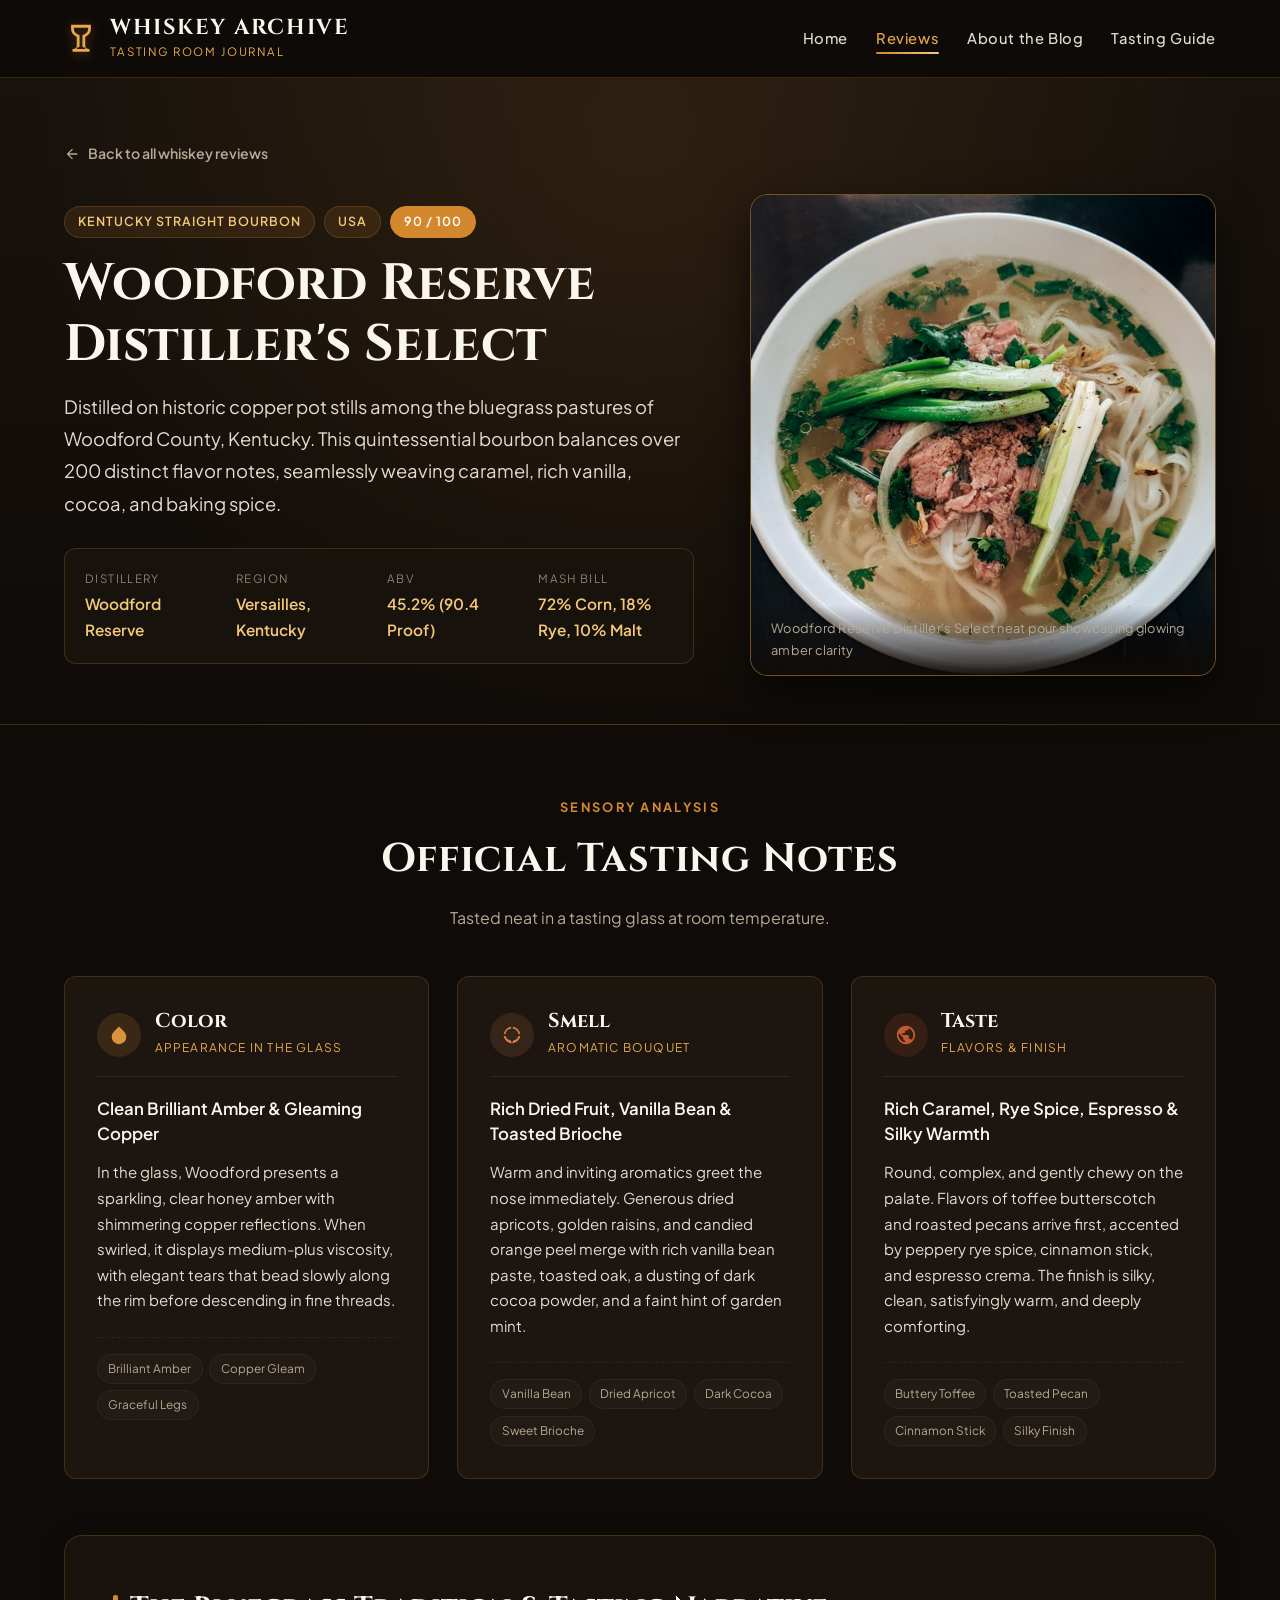
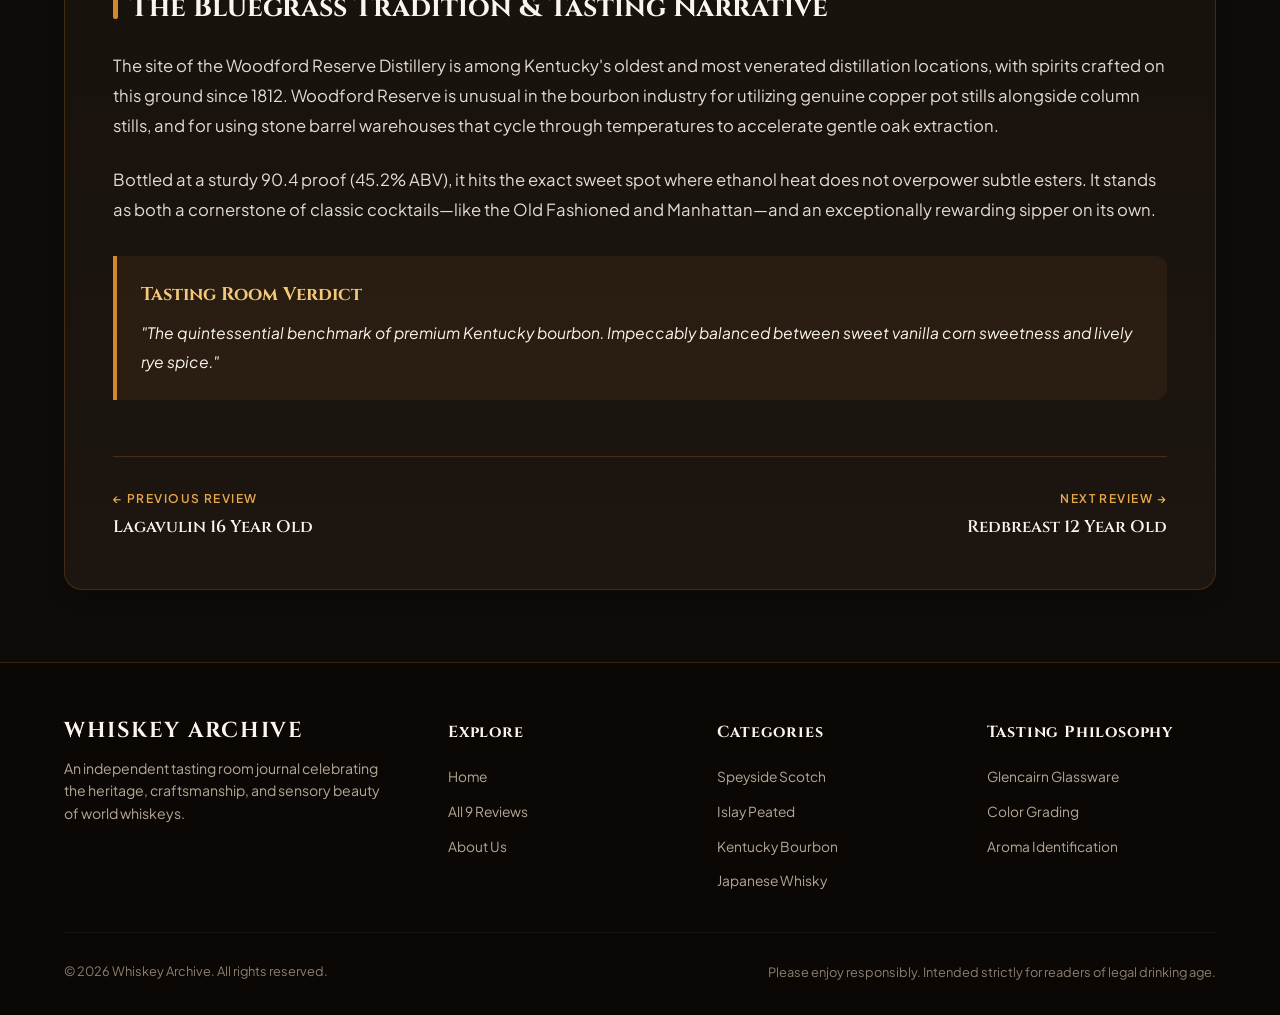
==== reviews/woodford-reserve.html @ 22181109 "Build responsive whiskey review blog with landing page and 9 reviews" ====
<!DOCTYPE html>
<html lang="en">
<head>
  <meta charset="UTF-8">
  <meta name="viewport" content="width=device-width, initial-scale=1.0">
  <title>Woodford Reserve Distiller's Select Review | Whiskey Archive</title>
  <meta name="description" content="Tasting review of Woodford Reserve Distiller's Select Kentucky Straight Bourbon Whiskey, exploring its appearance, rich aromas, and velvety finish.">
  <link rel="stylesheet" href="../css/styles.css">
</head>
<body>

  <!-- Site Header -->
  <header class="site-header">
    <div class="container header-inner">
      <a href="../index.html" class="brand-link">
        <svg class="brand-icon" viewBox="0 0 24 24">
          <path d="M5 2h14v3c0 2.2-1.3 4.2-3.3 5.1L15 10.5V17c0 1.1.9 2 2 2h1v2H6v-2h1c1.1 0 2-.9 2-2v-6.5l-.7-.4C6.3 9.2 5 7.2 5 5V2zm2 2v1c0 1.5.9 2.8 2.2 3.5l1.8.9V17c0 .6-.4 1-1 1H9v1h6v-1h-1c-.6 0-1-.4-1-1V9.4l1.8-.9C16.1 7.8 17 6.5 17 5V4H7z"/>
        </svg>
        <div class="brand-text">
          <span class="brand-title">WHISKEY ARCHIVE</span>
          <span class="brand-subtitle">Tasting Room Journal</span>
        </div>
      </a>

      <button class="mobile-toggle" aria-label="Toggle Navigation Menu" aria-expanded="false">
        <svg viewBox="0 0 24 24" stroke-width="2" fill="none">
          <path d="M4 6h16M4 12h16M4 18h16" stroke-linecap="round"/>
        </svg>
      </button>

      <nav class="main-nav">
        <ul class="nav-links">
          <li><a href="../index.html" class="nav-link">Home</a></li>
          <li><a href="../index.html#reviews" class="nav-link active">Reviews</a></li>
          <li><a href="../index.html#intro" class="nav-link">About the Blog</a></li>
          <li><a href="../index.html#tasting-guide" class="nav-link">Tasting Guide</a></li>
        </ul>
      </nav>
    </div>
  </header>

  <main>
    <!-- Review Hero Section -->
    <section class="review-hero">
      <div class="container">
        <a href="../index.html#reviews" class="back-link">
          <svg viewBox="0 0 24 24"><path d="M20 11H7.83l5.59-5.59L12 4l-8 8 8 8 1.41-1.41L7.83 13H20v-2z"/></svg>
          Back to all whiskey reviews
        </a>

        <div class="review-header-grid">
          <div class="review-header-content">
            <div class="review-meta-pills">
              <span class="meta-pill">Kentucky Straight Bourbon</span>
              <span class="meta-pill">USA</span>
              <span class="meta-pill rating">90 / 100</span>
            </div>

            <h1 class="post-title">Woodford Reserve Distiller's Select</h1>
            <p class="post-lead">
              Distilled on historic copper pot stills among the bluegrass pastures of Woodford County, Kentucky. This quintessential bourbon balances over 200 distinct flavor notes, seamlessly weaving caramel, rich vanilla, cocoa, and baking spice.
            </p>

            <div class="post-quick-specs">
              <div class="spec-box">
                <span>Distillery</span>
                <strong>Woodford Reserve</strong>
              </div>
              <div class="spec-box">
                <span>Region</span>
                <strong>Versailles, Kentucky</strong>
              </div>
              <div class="spec-box">
                <span>ABV</span>
                <strong>45.2% (90.4 Proof)</strong>
              </div>
              <div class="spec-box">
                <span>Mash Bill</span>
                <strong>72% Corn, 18% Rye, 10% Malt</strong>
              </div>
            </div>
          </div>

          <div class="post-image-container">
            <img src="../images/woodford-reserve.jpg" alt="Woodford Reserve bottle and heavy rocks glass with warm whiskey" loading="eager" onerror="this.onerror=null; this.src='../images/placeholder.svg';">
            <div class="post-image-caption">Woodford Reserve Distiller's Select neat pour showcasing glowing amber clarity</div>
          </div>
        </div>
      </div>
    </section>

    <!-- Sensory Tasting Room Cards (Color, Smell, Taste) -->
    <section class="tasting-notes-section">
      <div class="container">
        <div class="section-header">
          <span class="section-label">Sensory Analysis</span>
          <h2 class="section-title">Official Tasting Notes</h2>
          <p class="section-subtitle">Tasted neat in a tasting glass at room temperature.</p>
        </div>

        <div class="sensory-grid">
          <!-- Color -->
          <article class="sensory-card color">
            <div class="sensory-header">
              <div class="sensory-icon-wrap">
                <svg viewBox="0 0 24 24"><path d="M12 2.69l5.66 5.66a8 8 0 1 1-11.31 0z"/></svg>
              </div>
              <div class="sensory-title-group">
                <h3>Color</h3>
                <span>Appearance in the Glass</span>
              </div>
            </div>
            <div class="sensory-summary">Clean Brilliant Amber &amp; Gleaming Copper</div>
            <p class="sensory-description">
              In the glass, Woodford presents a sparkling, clear honey amber with shimmering copper reflections. When swirled, it displays medium-plus viscosity, with elegant tears that bead slowly along the rim before descending in fine threads.
            </p>
            <div class="sensory-tags">
              <span class="sensory-tag">Brilliant Amber</span>
              <span class="sensory-tag">Copper Gleam</span>
              <span class="sensory-tag">Graceful Legs</span>
            </div>
          </article>

          <!-- Smell -->
          <article class="sensory-card smell">
            <div class="sensory-header">
              <div class="sensory-icon-wrap">
                <svg viewBox="0 0 24 24"><path d="M12 3a9 9 0 0 0-9 9c0 4.97 4.03 9 9 9s9-4.03 9-9a9 9 0 0 0-9-9zm1 14.93V19a1 1 0 0 1-2 0v-1.07A7.002 7.002 0 0 1 5.07 13H4a1 1 0 0 1 0-2h1.07A7.002 7.002 0 0 1 11 5.07V4a1 1 0 0 1 2 0v1.07A7.002 7.002 0 0 1 18.93 11H20a1 1 0 0 1 0 2h-1.07A7.002 7.002 0 0 1 13 17.93z"/></svg>
              </div>
              <div class="sensory-title-group">
                <h3>Smell</h3>
                <span>Aromatic Bouquet</span>
              </div>
            </div>
            <div class="sensory-summary">Rich Dried Fruit, Vanilla Bean &amp; Toasted Brioche</div>
            <p class="sensory-description">
              Warm and inviting aromatics greet the nose immediately. Generous dried apricots, golden raisins, and candied orange peel merge with rich vanilla bean paste, toasted oak, a dusting of dark cocoa powder, and a faint hint of garden mint.
            </p>
            <div class="sensory-tags">
              <span class="sensory-tag">Vanilla Bean</span>
              <span class="sensory-tag">Dried Apricot</span>
              <span class="sensory-tag">Dark Cocoa</span>
              <span class="sensory-tag">Sweet Brioche</span>
            </div>
          </article>

          <!-- Taste -->
          <article class="sensory-card taste">
            <div class="sensory-header">
              <div class="sensory-icon-wrap">
                <svg viewBox="0 0 24 24"><path d="M12 2C6.48 2 2 6.48 2 12s4.48 10 10 10 10-4.48 10-10S17.52 2 12 2zm-1 17.93c-3.95-.49-7-3.85-7-7.93 0-.62.08-1.21.21-1.79L9 15v1c0 1.1.9 2 2 2v1.93zm6.9-2.54c-.26-.81-1-1.39-1.9-1.39h-1v-3c0-.55-.45-1-1-1H8v-2h2c.55 0 1-.45 1-1V7h2c1.1 0 2-.9 2-2v-.41c2.93 1.19 5 4.06 5 7.41 0 2.08-.8 3.97-2.1 5.39z"/></svg>
              </div>
              <div class="sensory-title-group">
                <h3>Taste</h3>
                <span>Flavors &amp; Finish</span>
              </div>
            </div>
            <div class="sensory-summary">Rich Caramel, Rye Spice, Espresso &amp; Silky Warmth</div>
            <p class="sensory-description">
              Round, complex, and gently chewy on the palate. Flavors of toffee butterscotch and roasted pecans arrive first, accented by peppery rye spice, cinnamon stick, and espresso crema. The finish is silky, clean, satisfyingly warm, and deeply comforting.
            </p>
            <div class="sensory-tags">
              <span class="sensory-tag">Buttery Toffee</span>
              <span class="sensory-tag">Toasted Pecan</span>
              <span class="sensory-tag">Cinnamon Stick</span>
              <span class="sensory-tag">Silky Finish</span>
            </div>
          </article>
        </div>

        <!-- Full Narrative Review -->
        <article class="narrative-card">
          <h3>The Bluegrass Tradition &amp; Tasting Narrative</h3>
          <p>
            The site of the Woodford Reserve Distillery is among Kentucky's oldest and most venerated distillation locations, with spirits crafted on this ground since 1812. Woodford Reserve is unusual in the bourbon industry for utilizing genuine copper pot stills alongside column stills, and for using stone barrel warehouses that cycle through temperatures to accelerate gentle oak extraction.
          </p>
          <p>
            Bottled at a sturdy 90.4 proof (45.2% ABV), it hits the exact sweet spot where ethanol heat does not overpower subtle esters. It stands as both a cornerstone of classic cocktails—like the Old Fashioned and Manhattan—and an exceptionally rewarding sipper on its own.
          </p>

          <div class="verdict-box">
            <h4>Tasting Room Verdict</h4>
            <p>
              "The quintessential benchmark of premium Kentucky bourbon. Impeccably balanced between sweet vanilla corn sweetness and lively rye spice."
            </p>
          </div>

          <!-- Post Pagination Navigation -->
          <nav class="post-navigation" aria-label="Review Navigation">
            <a href="lagavulin-16.html" class="nav-prev">
              <span class="nav-direction-label">&larr; Previous Review</span>
              <span class="nav-post-title">Lagavulin 16 Year Old</span>
            </a>
            <a href="redbreast-12.html" class="nav-next">
              <span class="nav-direction-label">Next Review &rarr;</span>
              <span class="nav-post-title">Redbreast 12 Year Old</span>
            </a>
          </nav>
        </article>
      </div>
    </section>
  </main>

  <!-- Site Footer -->
  <footer class="site-footer">
    <div class="container">
      <div class="footer-grid">
        <div class="footer-brand">
          <a href="../index.html" class="brand-link">
            <span class="brand-title">WHISKEY ARCHIVE</span>
          </a>
          <p>An independent tasting room journal celebrating the heritage, craftsmanship, and sensory beauty of world whiskeys.</p>
        </div>
        <div class="footer-column">
          <h4>Explore</h4>
          <ul class="footer-links">
            <li><a href="../index.html">Home</a></li>
            <li><a href="../index.html#reviews">All 9 Reviews</a></li>
            <li><a href="../index.html#intro">About Us</a></li>
          </ul>
        </div>
        <div class="footer-column">
          <h4>Categories</h4>
          <ul class="footer-links">
            <li><a href="macallan-12.html">Speyside Scotch</a></li>
            <li><a href="lagavulin-16.html">Islay Peated</a></li>
            <li><a href="woodford-reserve.html">Kentucky Bourbon</a></li>
            <li><a href="yamazaki-12.html">Japanese Whisky</a></li>
          </ul>
        </div>
        <div class="footer-column">
          <h4>Tasting Philosophy</h4>
          <ul class="footer-links">
            <li><a href="../index.html#tasting-guide">Glencairn Glassware</a></li>
            <li><a href="../index.html#tasting-guide">Color Grading</a></li>
            <li><a href="../index.html#tasting-guide">Aroma Identification</a></li>
          </ul>
        </div>
      </div>
      <div class="footer-bottom">
        <p>&copy; 2026 Whiskey Archive. All rights reserved.</p>
        <p class="footer-disclaimer">Please enjoy responsibly. Intended strictly for readers of legal drinking age.</p>
      </div>
    </div>
  </footer>

  <script src="../js/main.js"></script>
</body>
</html>
---- css/styles.css ----
/* ==========================================================================
   WHISKEY REVIEWS - Warm & Refined Tasting Room Stylesheet
   ========================================================================== */

/* --- Google Fonts Import --- */
@import url('https://fonts.googleapis.com/css2?family=Cinzel:wght@500;600;700;800&family=Plus+Jakarta+Sans:ital,wght@0,300;0,400;0,500;0,600;0,700;1,400&display=swap');

/* --- Custom Properties / Color Palette --- */
:root {
  /* Warm Amber & Honey Accents */
  --amber-primary: #d4882e;
  --amber-light: #e6a84c;
  --amber-glow: #f3c87a;
  --amber-deep: #a65e18;
  --copper: #c86d3b;

  /* Charred Oak & Dark Accents */
  --bg-dark: #0f0b08;
  --bg-surface: #18120d;
  --bg-surface-elevated: #221a14;
  --bg-card: #1c1510;
  --bg-card-hover: #261d16;
  --border-subtle: rgba(212, 136, 46, 0.22);
  --border-strong: rgba(230, 168, 76, 0.45);

  /* Cream & Parchment Tones */
  --cream-pure: #ffffff;
  --cream-bright: #faf6ee;
  --cream-body: #e4dcd0;
  --cream-muted: #b5a895;
  --cream-dark: #8c7f6f;
  --parchment-bg: #fdfaf3;
  --parchment-border: #e3dac9;
  --text-dark: #231912;

  /* Sensory Callout Colors */
  --color-accent: #d9933b;
  --smell-accent: #cf7c48;
  --taste-accent: #bf5b30;

  /* Layout & Spacing */
  --max-width: 1200px;
  --radius-sm: 6px;
  --radius-md: 12px;
  --radius-lg: 18px;
  --shadow-subtle: 0 4px 20px rgba(0, 0, 0, 0.35);
  --shadow-hover: 0 12px 32px rgba(212, 136, 46, 0.18), 0 8px 24px rgba(0, 0, 0, 0.5);
  --transition: all 0.28s cubic-bezier(0.4, 0, 0.2, 1);
  --font-serif: 'Cinzel', Georgia, serif;
  --font-sans: 'Plus Jakarta Sans', system-ui, -apple-system, sans-serif;
}

/* --- Base & Reset --- */
*, *::before, *::after {
  box-sizing: border-box;
  margin: 0;
  padding: 0;
}

html {
  font-size: 16px;
  scroll-behavior: smooth;
}

body {
  font-family: var(--font-sans);
  background-color: var(--bg-dark);
  color: var(--cream-body);
  line-height: 1.68;
  -webkit-font-smoothing: antialiased;
  -moz-osx-font-smoothing: grayscale;
  min-height: 100vh;
  display: flex;
  flex-direction: column;
}

a {
  color: var(--amber-light);
  text-decoration: none;
  transition: var(--transition);
}

a:hover {
  color: var(--amber-glow);
}

img {
  max-width: 100%;
  height: auto;
  display: block;
}

/* Accessible focus ring */
:focus-visible {
  outline: 2px solid var(--amber-glow);
  outline-offset: 3px;
}

/* --- Container Utility --- */
.container {
  width: 100%;
  max-width: var(--max-width);
  margin-left: auto;
  margin-right: auto;
  padding-left: 1.5rem;
  padding-right: 1.5rem;
}

/* --- Header & Navigation --- */
.site-header {
  position: sticky;
  top: 0;
  z-index: 100;
  background-color: rgba(15, 11, 8, 0.94);
  backdrop-filter: blur(12px);
  -webkit-backdrop-filter: blur(12px);
  border-bottom: 1px solid var(--border-subtle);
  padding: 1rem 0;
  transition: var(--transition);
}

.header-inner {
  display: flex;
  align-items: center;
  justify-content: space-between;
  gap: 1.5rem;
}

.brand-link {
  display: flex;
  align-items: center;
  gap: 0.75rem;
  color: var(--cream-bright);
  text-decoration: none;
}

.brand-icon {
  width: 34px;
  height: 34px;
  fill: var(--amber-light);
  filter: drop-shadow(0 2px 6px rgba(212, 136, 46, 0.4));
  flex-shrink: 0;
}

.brand-text {
  display: flex;
  flex-direction: column;
}

.brand-title {
  font-family: var(--font-serif);
  font-size: 1.35rem;
  font-weight: 700;
  letter-spacing: 0.08em;
  color: var(--cream-bright);
  line-height: 1.1;
}

.brand-subtitle {
  font-size: 0.72rem;
  text-transform: uppercase;
  letter-spacing: 0.16em;
  color: var(--amber-light);
  margin-top: 2px;
}

.main-nav {
  display: flex;
  align-items: center;
}

.nav-links {
  list-style: none;
  display: flex;
  align-items: center;
  gap: 1.75rem;
}

.nav-link {
  font-family: var(--font-sans);
  font-size: 0.92rem;
  font-weight: 500;
  color: var(--cream-body);
  letter-spacing: 0.04em;
  position: relative;
  padding: 0.4rem 0;
}

.nav-link:hover,
.nav-link.active {
  color: var(--amber-light);
}

.nav-link.active::after {
  content: '';
  position: absolute;
  bottom: 0;
  left: 0;
  right: 0;
  height: 2px;
  background: linear-gradient(90deg, var(--amber-primary), var(--amber-glow));
  border-radius: 2px;
}

/* Mobile Nav Toggle */
.mobile-toggle {
  display: none;
  background: transparent;
  border: 1px solid var(--border-subtle);
  border-radius: var(--radius-sm);
  color: var(--cream-bright);
  padding: 0.5rem 0.65rem;
  cursor: pointer;
  transition: var(--transition);
}

.mobile-toggle:hover {
  background: var(--bg-surface-elevated);
  border-color: var(--amber-primary);
}

.mobile-toggle svg {
  display: block;
  width: 22px;
  height: 22px;
  stroke: currentColor;
}

/* --- Hero Section --- */
.hero {
  position: relative;
  padding: 6rem 0 5rem;
  background: radial-gradient(circle at 50% 25%, rgba(212, 136, 46, 0.15), transparent 70%),
              linear-gradient(180deg, var(--bg-surface) 0%, var(--bg-dark) 100%);
  border-bottom: 1px solid var(--border-subtle);
  overflow: hidden;
  text-align: center;
}

.hero-bg-accent {
  position: absolute;
  top: 0;
  left: 50%;
  transform: translateX(-50%);
  width: 800px;
  height: 380px;
  background: radial-gradient(ellipse at center, rgba(230, 168, 76, 0.12) 0%, rgba(15, 11, 8, 0) 75%);
  pointer-events: none;
}

.hero-tagline {
  display: inline-flex;
  align-items: center;
  gap: 0.5rem;
  background: rgba(212, 136, 46, 0.12);
  border: 1px solid var(--border-subtle);
  color: var(--amber-glow);
  font-family: var(--font-sans);
  font-size: 0.8rem;
  font-weight: 600;
  letter-spacing: 0.15em;
  text-transform: uppercase;
  padding: 0.4rem 1.1rem;
  border-radius: 50px;
  margin-bottom: 1.5rem;
}

.hero-tagline svg {
  width: 14px;
  height: 14px;
  fill: var(--amber-light);
}

.hero-title {
  font-family: var(--font-serif);
  font-size: clamp(2.4rem, 5vw, 3.8rem);
  font-weight: 700;
  line-height: 1.15;
  letter-spacing: 0.02em;
  color: var(--cream-bright);
  margin-bottom: 1.25rem;
}

.hero-title span {
  background: linear-gradient(135deg, var(--amber-glow), var(--amber-primary));
  -webkit-background-clip: text;
  -webkit-text-fill-color: transparent;
}

.hero-description {
  max-width: 680px;
  margin: 0 auto 2.2rem;
  font-size: 1.12rem;
  color: var(--cream-body);
  line-height: 1.7;
}

.hero-actions {
  display: flex;
  align-items: center;
  justify-content: center;
  gap: 1rem;
  flex-wrap: wrap;
}

.btn {
  display: inline-flex;
  align-items: center;
  gap: 0.5rem;
  padding: 0.85rem 1.85rem;
  font-size: 0.95rem;
  font-weight: 600;
  letter-spacing: 0.04em;
  border-radius: var(--radius-sm);
  cursor: pointer;
  transition: var(--transition);
  text-decoration: none;
  font-family: var(--font-sans);
}

.btn-primary {
  background: linear-gradient(135deg, var(--amber-primary), var(--amber-deep));
  color: #fff;
  border: 1px solid rgba(255, 255, 255, 0.15);
  box-shadow: 0 4px 16px rgba(212, 136, 46, 0.35);
}

.btn-primary:hover {
  background: linear-gradient(135deg, var(--amber-light), var(--amber-primary));
  box-shadow: 0 6px 22px rgba(212, 136, 46, 0.5);
  transform: translateY(-2px);
  color: #fff;
}

.btn-secondary {
  background: rgba(255, 255, 255, 0.04);
  color: var(--cream-bright);
  border: 1px solid var(--border-subtle);
}

.btn-secondary:hover {
  background: rgba(212, 136, 46, 0.12);
  border-color: var(--amber-light);
  color: var(--amber-glow);
  transform: translateY(-2px);
}

/* --- Section Dividers & Headers --- */
.section-header {
  text-align: center;
  margin-bottom: 2.75rem;
}

.section-label {
  font-family: var(--font-sans);
  font-size: 0.8rem;
  text-transform: uppercase;
  letter-spacing: 0.18em;
  color: var(--amber-primary);
  font-weight: 700;
  display: block;
  margin-bottom: 0.5rem;
}

.section-title {
  font-family: var(--font-serif);
  font-size: clamp(1.8rem, 3.2vw, 2.5rem);
  font-weight: 700;
  color: var(--cream-bright);
  letter-spacing: 0.02em;
}

.section-subtitle {
  max-width: 600px;
  margin: 0.75rem auto 0;
  font-size: 1rem;
  color: var(--cream-muted);
}

/* --- Introduction Section --- */
.intro-section {
  padding: 4.5rem 0;
  background-color: var(--bg-surface);
  border-bottom: 1px solid var(--border-subtle);
}

.intro-grid {
  display: grid;
  grid-template-columns: 1.1fr 0.9fr;
  gap: 3rem;
  align-items: center;
}

.intro-content h2 {
  font-family: var(--font-serif);
  font-size: 2rem;
  color: var(--cream-bright);
  margin-bottom: 1.25rem;
  line-height: 1.25;
}

.intro-content p {
  margin-bottom: 1.25rem;
  color: var(--cream-body);
  font-size: 1.02rem;
  line-height: 1.75;
}

.tasting-pillars {
  display: grid;
  grid-template-columns: repeat(3, 1fr);
  gap: 1.25rem;
  margin-top: 2rem;
}

.pillar-item {
  background: var(--bg-surface-elevated);
  border: 1px solid var(--border-subtle);
  border-radius: var(--radius-sm);
  padding: 1.15rem;
  text-align: center;
  transition: var(--transition);
}

.pillar-item:hover {
  border-color: var(--amber-light);
  transform: translateY(-3px);
}

.pillar-icon {
  width: 28px;
  height: 28px;
  margin: 0 auto 0.6rem;
  fill: var(--amber-light);
}

.pillar-title {
  font-family: var(--font-serif);
  font-size: 0.95rem;
  color: var(--amber-glow);
  font-weight: 700;
  margin-bottom: 0.25rem;
}

.pillar-desc {
  font-size: 0.78rem;
  color: var(--cream-muted);
  line-height: 1.45;
}

.intro-highlight-card {
  position: relative;
  background: linear-gradient(145deg, #241a13, #150f0b);
  border: 1px solid var(--border-strong);
  border-radius: var(--radius-md);
  padding: 2.25rem;
  box-shadow: var(--shadow-subtle);
}

.intro-highlight-card::before {
  content: '"';
  position: absolute;
  top: -10px;
  left: 24px;
  font-family: var(--font-serif);
  font-size: 5rem;
  color: var(--amber-primary);
  opacity: 0.25;
  line-height: 1;
}

.quote-text {
  font-family: var(--font-serif);
  font-style: italic;
  font-size: 1.15rem;
  color: var(--cream-bright);
  line-height: 1.6;
  margin-bottom: 1.5rem;
}

.quote-author {
  display: flex;
  align-items: center;
  gap: 0.85rem;
}

.quote-avatar {
  width: 44px;
  height: 44px;
  border-radius: 50%;
  border: 2px solid var(--amber-primary);
  background: #2a1f18;
  display: flex;
  align-items: center;
  justify-content: center;
  font-family: var(--font-serif);
  font-weight: 700;
  color: var(--amber-glow);
}

.quote-meta h4 {
  font-size: 0.95rem;
  color: var(--cream-bright);
  font-weight: 600;
}

.quote-meta p {
  font-size: 0.8rem;
  color: var(--cream-muted);
  margin-bottom: 0;
}

/* --- Filter & Search Controls --- */
.reviews-section {
  padding: 5rem 0;
}

.filter-bar {
  display: flex;
  flex-wrap: wrap;
  align-items: center;
  justify-content: space-between;
  gap: 1.25rem;
  margin-bottom: 2.5rem;
  background: var(--bg-surface);
  border: 1px solid var(--border-subtle);
  border-radius: var(--radius-md);
  padding: 1rem 1.5rem;
}

.filter-pills {
  display: flex;
  flex-wrap: wrap;
  gap: 0.5rem;
}

.filter-btn {
  background: transparent;
  border: 1px solid transparent;
  color: var(--cream-muted);
  font-family: var(--font-sans);
  font-size: 0.88rem;
  font-weight: 500;
  padding: 0.45rem 1rem;
  border-radius: 50px;
  cursor: pointer;
  transition: var(--transition);
}

.filter-btn:hover {
  color: var(--cream-bright);
  background: rgba(212, 136, 46, 0.1);
}

.filter-btn.active {
  background: var(--amber-primary);
  color: #fff;
  border-color: var(--amber-primary);
  font-weight: 600;
}

.filter-search {
  position: relative;
  min-width: 240px;
}

.search-input {
  width: 100%;
  background: var(--bg-surface-elevated);
  border: 1px solid var(--border-subtle);
  border-radius: 50px;
  padding: 0.45rem 1rem 0.45rem 2.3rem;
  font-family: var(--font-sans);
  font-size: 0.88rem;
  color: var(--cream-bright);
  transition: var(--transition);
}

.search-input:focus {
  outline: none;
  border-color: var(--amber-light);
  box-shadow: 0 0 0 3px rgba(212, 136, 46, 0.2);
}

.search-icon {
  position: absolute;
  left: 0.85rem;
  top: 50%;
  transform: translateY(-50%);
  width: 15px;
  height: 15px;
  fill: var(--cream-muted);
  pointer-events: none;
}

/* --- Review Cards Grid (9 Cards) --- */
.reviews-grid {
  display: grid;
  grid-template-columns: repeat(auto-fill, minmax(340px, 1fr));
  gap: 2rem;
}

.review-card {
  background-color: var(--bg-card);
  border: 1px solid var(--border-subtle);
  border-radius: var(--radius-md);
  overflow: hidden;
  display: flex;
  flex-direction: column;
  transition: var(--transition);
  position: relative;
}

.review-card:hover {
  transform: translateY(-6px);
  border-color: var(--border-strong);
  box-shadow: var(--shadow-hover);
  background-color: var(--bg-card-hover);
}

.card-img-wrap {
  position: relative;
  width: 100%;
  height: 230px;
  overflow: hidden;
  background-color: #120d09;
}

.card-img {
  width: 100%;
  height: 100%;
  object-fit: cover;
  object-position: center;
  transition: transform 0.6s cubic-bezier(0.2, 0, 0.2, 1);
}

.review-card:hover .card-img {
  transform: scale(1.06);
}

.card-badge {
  position: absolute;
  top: 1rem;
  left: 1rem;
  background: rgba(15, 11, 8, 0.88);
  backdrop-filter: blur(8px);
  -webkit-backdrop-filter: blur(8px);
  border: 1px solid var(--border-subtle);
  color: var(--amber-glow);
  font-size: 0.75rem;
  font-weight: 600;
  text-transform: uppercase;
  letter-spacing: 0.08em;
  padding: 0.3rem 0.75rem;
  border-radius: 50px;
  z-index: 2;
}

.card-rating-badge {
  position: absolute;
  top: 1rem;
  right: 1rem;
  background: rgba(212, 136, 46, 0.95);
  color: #fff;
  font-family: var(--font-serif);
  font-size: 0.78rem;
  font-weight: 700;
  padding: 0.3rem 0.65rem;
  border-radius: var(--radius-sm);
  z-index: 2;
  box-shadow: 0 2px 8px rgba(0, 0, 0, 0.4);
}

.card-body {
  padding: 1.65rem;
  display: flex;
  flex-direction: column;
  flex-grow: 1;
}

.card-origin {
  font-size: 0.78rem;
  text-transform: uppercase;
  letter-spacing: 0.12em;
  color: var(--amber-light);
  font-weight: 600;
  margin-bottom: 0.4rem;
}

.card-title {
  font-family: var(--font-serif);
  font-size: 1.35rem;
  font-weight: 700;
  line-height: 1.3;
  color: var(--cream-bright);
  margin-bottom: 0.75rem;
}

.card-title a {
  color: inherit;
  text-decoration: none;
}

.card-title a:hover {
  color: var(--amber-glow);
}

.card-excerpt {
  font-size: 0.92rem;
  color: var(--cream-muted);
  line-height: 1.6;
  margin-bottom: 1.25rem;
  flex-grow: 1;
}

.card-specs {
  display: flex;
  gap: 1rem;
  padding-top: 0.85rem;
  border-top: 1px solid rgba(212, 136, 46, 0.12);
  margin-bottom: 1.25rem;
}

.spec-item {
  font-size: 0.78rem;
  color: var(--cream-dark);
}

.spec-item strong {
  display: block;
  color: var(--cream-body);
  font-weight: 600;
  font-size: 0.85rem;
}

.card-footer {
  display: flex;
  align-items: center;
  justify-content: space-between;
}

.card-link {
  display: inline-flex;
  align-items: center;
  gap: 0.45rem;
  font-size: 0.88rem;
  font-weight: 600;
  color: var(--amber-light);
  letter-spacing: 0.03em;
}

.card-link svg {
  width: 16px;
  height: 16px;
  fill: currentColor;
  transition: transform 0.25s ease;
}

.card-link:hover svg,
.review-card:hover .card-link svg {
  transform: translateX(4px);
}

/* Fallback styling for images */
.img-fallback {
  width: 100%;
  height: 100%;
  object-fit: cover;
  background-color: var(--bg-surface-elevated);
}

/* --- Review Post Detail Page Styles --- */
.review-hero {
  padding: 4rem 0 3rem;
  background: radial-gradient(circle at 50% 10%, rgba(212, 136, 46, 0.12), transparent 70%),
              linear-gradient(180deg, var(--bg-surface) 0%, var(--bg-dark) 100%);
  border-bottom: 1px solid var(--border-subtle);
}

.back-link {
  display: inline-flex;
  align-items: center;
  gap: 0.5rem;
  font-size: 0.88rem;
  font-weight: 600;
  color: var(--cream-muted);
  margin-bottom: 1.75rem;
  transition: var(--transition);
}

.back-link:hover {
  color: var(--amber-light);
  transform: translateX(-4px);
}

.back-link svg {
  width: 16px;
  height: 16px;
  fill: currentColor;
}

.review-header-grid {
  display: grid;
  grid-template-columns: 1.15fr 0.85fr;
  gap: 3.5rem;
  align-items: center;
}

.review-meta-pills {
  display: flex;
  flex-wrap: wrap;
  gap: 0.6rem;
  margin-bottom: 1rem;
}

.meta-pill {
  font-size: 0.78rem;
  font-weight: 600;
  text-transform: uppercase;
  letter-spacing: 0.08em;
  padding: 0.3rem 0.8rem;
  border-radius: 50px;
  background: rgba(212, 136, 46, 0.12);
  border: 1px solid var(--border-subtle);
  color: var(--amber-glow);
}

.meta-pill.rating {
  background: var(--amber-primary);
  color: #fff;
  border-color: var(--amber-primary);
}

.post-title {
  font-family: var(--font-serif);
  font-size: clamp(2.2rem, 4.5vw, 3.2rem);
  font-weight: 700;
  line-height: 1.18;
  color: var(--cream-bright);
  margin-bottom: 1rem;
}

.post-lead {
  font-size: 1.15rem;
  color: var(--cream-body);
  line-height: 1.75;
  margin-bottom: 1.75rem;
}

.post-quick-specs {
  display: grid;
  grid-template-columns: repeat(auto-fit, minmax(110px, 1fr));
  gap: 1rem;
  background: var(--bg-surface);
  border: 1px solid var(--border-subtle);
  border-radius: var(--radius-md);
  padding: 1.25rem;
}

.spec-box span {
  display: block;
  font-size: 0.72rem;
  text-transform: uppercase;
  letter-spacing: 0.12em;
  color: var(--cream-dark);
  margin-bottom: 0.2rem;
}

.spec-box strong {
  display: block;
  font-size: 0.96rem;
  color: var(--amber-glow);
  font-weight: 600;
}

.post-image-container {
  position: relative;
  border-radius: var(--radius-lg);
  overflow: hidden;
  border: 1px solid var(--border-strong);
  box-shadow: 0 16px 40px rgba(0, 0, 0, 0.6);
  background-color: #120d09;
}

.post-image-container img {
  width: 100%;
  height: 480px;
  object-fit: cover;
  object-position: center;
  transition: transform 0.6s ease;
}

.post-image-container:hover img {
  transform: scale(1.03);
}

.post-image-caption {
  position: absolute;
  bottom: 0;
  left: 0;
  right: 0;
  padding: 0.85rem 1.25rem;
  background: linear-gradient(180deg, transparent 0%, rgba(15, 11, 8, 0.92) 100%);
  font-size: 0.8rem;
  color: var(--cream-muted);
  letter-spacing: 0.02em;
}

/* --- Tasting Room Sensory Profile Cards --- */
.tasting-notes-section {
  padding: 4.5rem 0;
}

.sensory-grid {
  display: grid;
  grid-template-columns: repeat(3, 1fr);
  gap: 1.75rem;
  margin-bottom: 3.5rem;
}

.sensory-card {
  background: var(--bg-card);
  border: 1px solid var(--border-subtle);
  border-radius: var(--radius-md);
  padding: 2rem;
  position: relative;
  transition: var(--transition);
  display: flex;
  flex-direction: column;
}

.sensory-card:hover {
  transform: translateY(-4px);
  border-color: var(--border-strong);
  box-shadow: var(--shadow-hover);
}

.sensory-header {
  display: flex;
  align-items: center;
  gap: 0.85rem;
  margin-bottom: 1.25rem;
  padding-bottom: 1rem;
  border-bottom: 1px solid rgba(212, 136, 46, 0.15);
}

.sensory-icon-wrap {
  width: 44px;
  height: 44px;
  border-radius: 50%;
  display: flex;
  align-items: center;
  justify-content: center;
  flex-shrink: 0;
}

.sensory-icon-wrap svg {
  width: 22px;
  height: 22px;
}

.sensory-card.color .sensory-icon-wrap {
  background: rgba(217, 147, 59, 0.15);
  fill: var(--color-accent);
}

.sensory-card.smell .sensory-icon-wrap {
  background: rgba(207, 124, 72, 0.15);
  fill: var(--smell-accent);
}

.sensory-card.taste .sensory-icon-wrap {
  background: rgba(191, 91, 48, 0.15);
  fill: var(--taste-accent);
}

.sensory-title-group h3 {
  font-family: var(--font-serif);
  font-size: 1.25rem;
  color: var(--cream-bright);
  font-weight: 700;
  line-height: 1.2;
}

.sensory-title-group span {
  font-size: 0.75rem;
  text-transform: uppercase;
  letter-spacing: 0.1em;
  color: var(--amber-light);
}

.sensory-summary {
  font-size: 1.05rem;
  font-weight: 600;
  color: var(--cream-bright);
  margin-bottom: 0.85rem;
  line-height: 1.45;
}

.sensory-description {
  font-size: 0.94rem;
  color: var(--cream-body);
  line-height: 1.7;
}

.sensory-tags {
  display: flex;
  flex-wrap: wrap;
  gap: 0.4rem;
  margin-top: 1.5rem;
  padding-top: 1rem;
  border-top: 1px dashed rgba(212, 136, 46, 0.12);
}

.sensory-tag {
  font-size: 0.74rem;
  color: var(--cream-muted);
  background: var(--bg-surface-elevated);
  padding: 0.25rem 0.65rem;
  border-radius: 50px;
  border: 1px solid rgba(255, 255, 255, 0.05);
}

/* --- Full Review Narrative Article --- */
.review-narrative-section {
  padding: 0 0 5rem;
}

.narrative-card {
  background: linear-gradient(180deg, var(--bg-surface) 0%, var(--bg-card) 100%);
  border: 1px solid var(--border-subtle);
  border-radius: var(--radius-lg);
  padding: 3rem;
  box-shadow: var(--shadow-subtle);
}

.narrative-card h3 {
  font-family: var(--font-serif);
  font-size: 1.75rem;
  color: var(--cream-bright);
  margin-bottom: 1.25rem;
  display: flex;
  align-items: center;
  gap: 0.75rem;
}

.narrative-card h3::before {
  content: '';
  display: inline-block;
  width: 5px;
  height: 24px;
  background: var(--amber-primary);
  border-radius: 2px;
}

.narrative-card p {
  font-size: 1.04rem;
  line-height: 1.8;
  color: var(--cream-body);
  margin-bottom: 1.5rem;
}

.verdict-box {
  background: rgba(212, 136, 46, 0.08);
  border-left: 4px solid var(--amber-primary);
  padding: 1.5rem;
  border-radius: 0 var(--radius-md) var(--radius-md) 0;
  margin-top: 2rem;
}

.verdict-box h4 {
  font-family: var(--font-serif);
  font-size: 1.15rem;
  color: var(--amber-glow);
  margin-bottom: 0.5rem;
}

.verdict-box p {
  margin-bottom: 0;
  font-size: 0.98rem;
  color: var(--cream-bright);
  font-style: italic;
}

/* Post Pagination / Navigation */
.post-navigation {
  display: flex;
  align-items: center;
  justify-content: space-between;
  gap: 1.5rem;
  margin-top: 3.5rem;
  padding-top: 2rem;
  border-top: 1px solid var(--border-subtle);
}

.nav-prev, .nav-next {
  display: flex;
  flex-direction: column;
  gap: 0.25rem;
  text-decoration: none;
  max-width: 45%;
}

.nav-next {
  text-align: right;
  align-items: flex-end;
}

.nav-direction-label {
  font-size: 0.75rem;
  text-transform: uppercase;
  letter-spacing: 0.12em;
  color: var(--amber-light);
  font-weight: 600;
  display: flex;
  align-items: center;
  gap: 0.4rem;
}

.nav-post-title {
  font-family: var(--font-serif);
  font-size: 1.05rem;
  color: var(--cream-bright);
  font-weight: 600;
  transition: var(--transition);
}

.nav-prev:hover .nav-post-title,
.nav-next:hover .nav-post-title {
  color: var(--amber-glow);
}

/* --- Footer --- */
.site-footer {
  margin-top: auto;
  background-color: #0a0705;
  border-top: 1px solid var(--border-subtle);
  padding: 3.5rem 0 2rem;
  font-size: 0.9rem;
}

.footer-grid {
  display: grid;
  grid-template-columns: 1.5fr repeat(3, 1fr);
  gap: 2.5rem;
  margin-bottom: 2.5rem;
}

.footer-brand p {
  color: var(--cream-muted);
  font-size: 0.88rem;
  line-height: 1.6;
  margin-top: 0.85rem;
  max-width: 320px;
}

.footer-column h4 {
  font-family: var(--font-serif);
  font-size: 1rem;
  color: var(--cream-bright);
  font-weight: 700;
  margin-bottom: 1.15rem;
  letter-spacing: 0.05em;
}

.footer-links {
  list-style: none;
  display: flex;
  flex-direction: column;
  gap: 0.65rem;
}

.footer-links a {
  color: var(--cream-muted);
  font-size: 0.86rem;
}

.footer-links a:hover {
  color: var(--amber-glow);
  padding-left: 4px;
}

.footer-bottom {
  padding-top: 1.75rem;
  border-top: 1px solid rgba(255, 255, 255, 0.05);
  display: flex;
  align-items: center;
  justify-content: space-between;
  gap: 1rem;
  flex-wrap: wrap;
  font-size: 0.8rem;
  color: var(--cream-dark);
}

.footer-disclaimer {
  max-width: 580px;
  line-height: 1.5;
}

/* --- Responsive Media Queries --- */
@media (max-width: 992px) {
  .intro-grid {
    grid-template-columns: 1fr;
    gap: 2.5rem;
  }

  .review-header-grid {
    grid-template-columns: 1fr;
    gap: 2.5rem;
  }

  .sensory-grid {
    grid-template-columns: 1fr;
    gap: 1.5rem;
  }

  .footer-grid {
    grid-template-columns: 1fr 1fr;
    gap: 2rem;
  }
}

@media (max-width: 768px) {
  .mobile-toggle {
    display: block;
  }

  .main-nav {
    position: fixed;
    top: 67px;
    left: 0;
    right: 0;
    background: rgba(15, 11, 8, 0.98);
    backdrop-filter: blur(16px);
    -webkit-backdrop-filter: blur(16px);
    border-bottom: 1px solid var(--border-subtle);
    padding: 1.5rem;
    display: none;
    box-shadow: 0 12px 24px rgba(0, 0, 0, 0.8);
  }

  .main-nav.is-open {
    display: block;
  }

  .nav-links {
    flex-direction: column;
    align-items: flex-start;
    gap: 1.25rem;
  }

  .tasting-pillars {
    grid-template-columns: 1fr;
  }

  .reviews-grid {
    grid-template-columns: 1fr;
  }

  .post-image-container img {
    height: 340px;
  }

  .narrative-card {
    padding: 1.75rem;
  }

  .post-navigation {
    flex-direction: column;
    align-items: stretch;
  }

  .nav-prev, .nav-next {
    max-width: 100%;
    align-items: flex-start;
    text-align: left;
  }

  .filter-bar {
    flex-direction: column;
    align-items: stretch;
  }

  .filter-search {
    width: 100%;
  }

  .footer-grid {
    grid-template-columns: 1fr;
  }
}
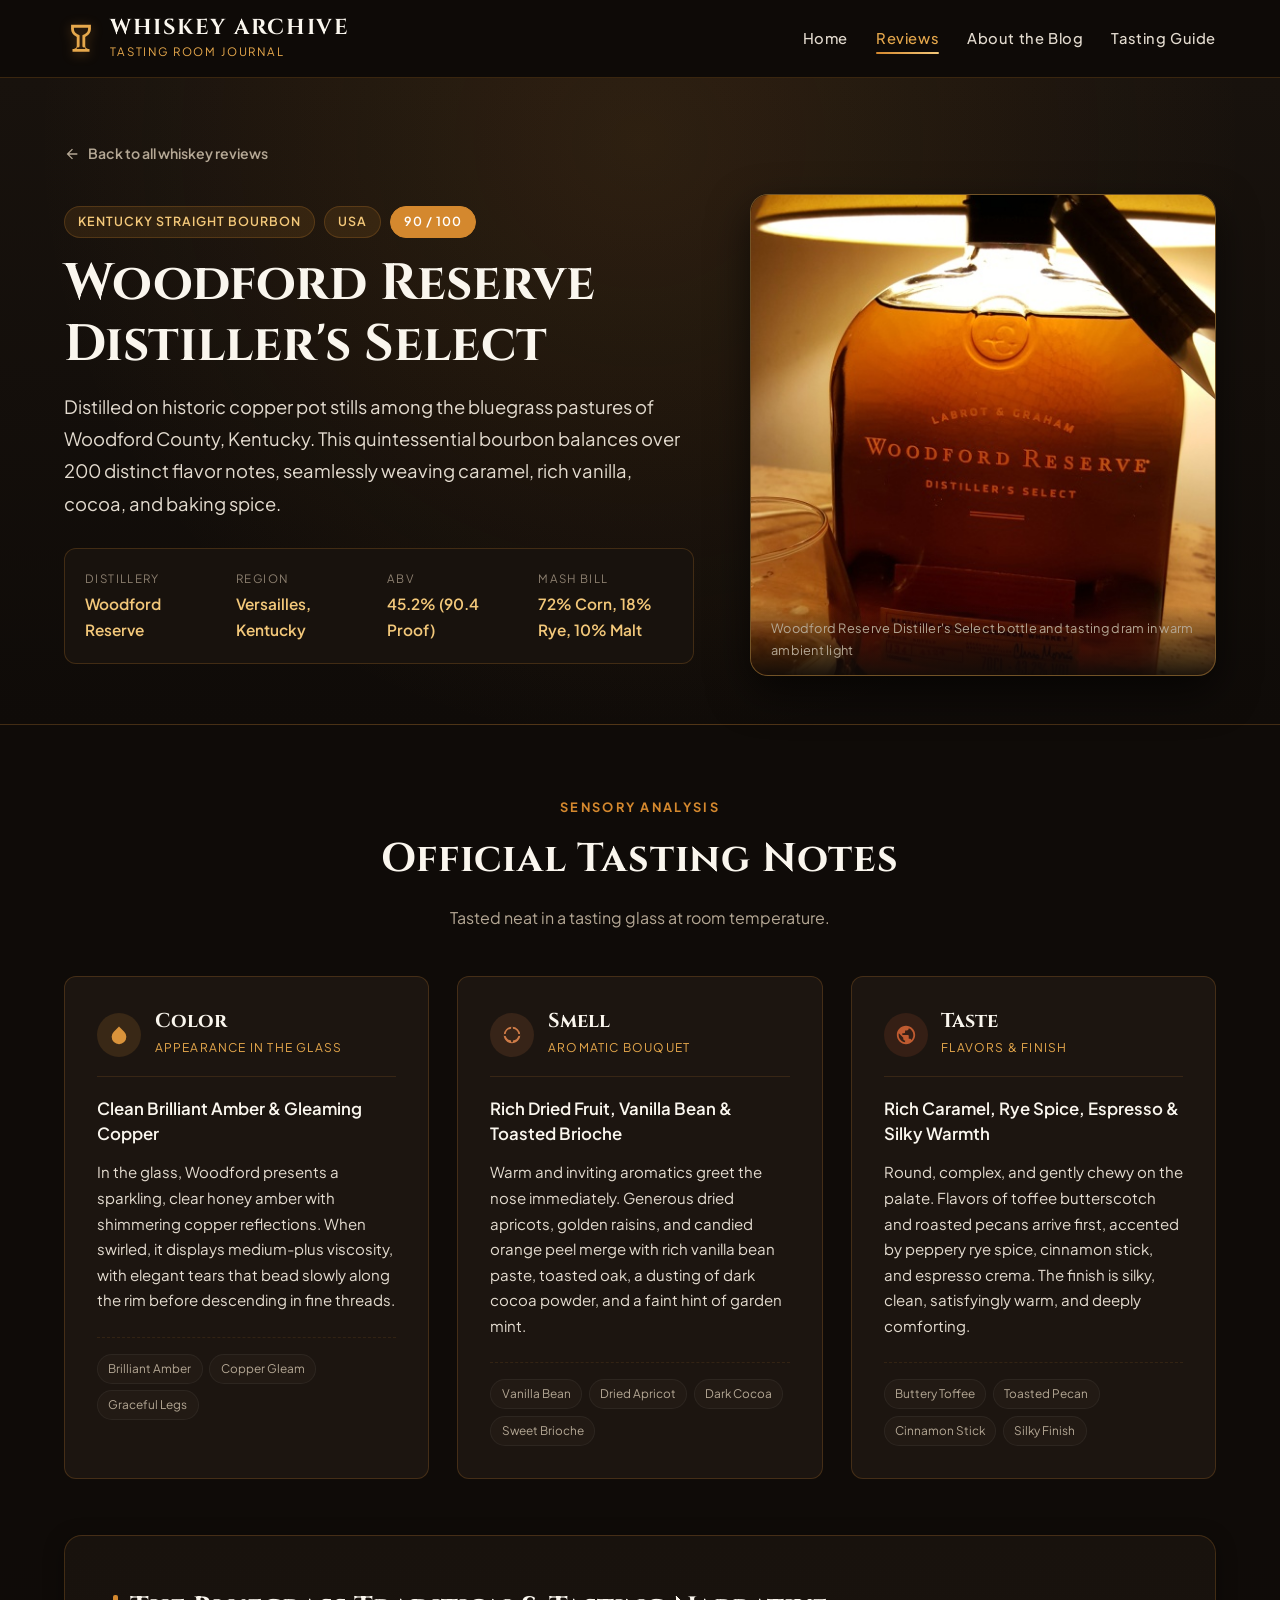
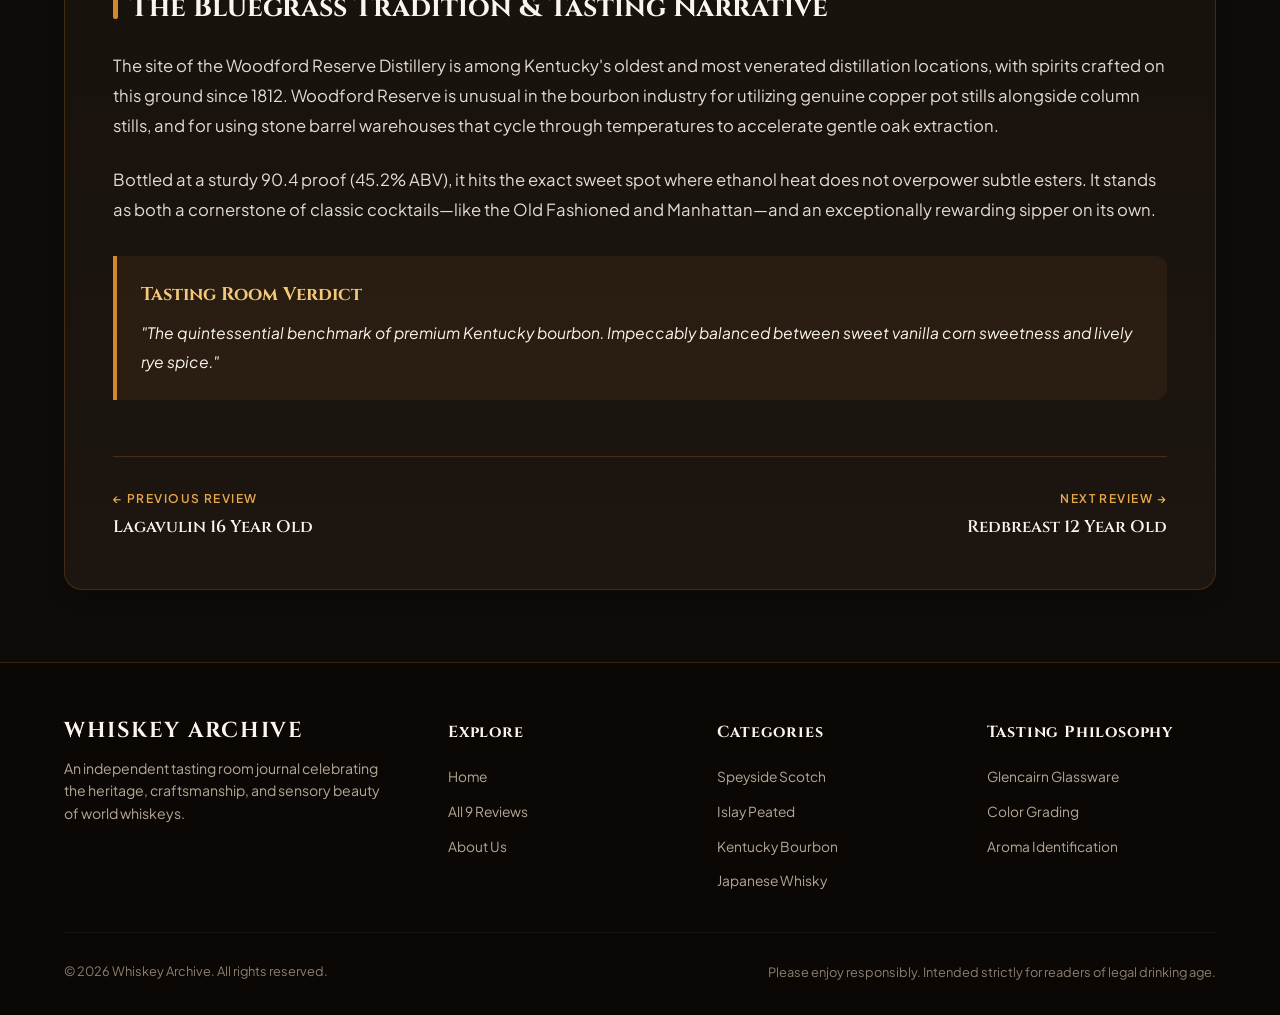
==== commit 4ee743ce: "Replace Woodford Reserve image with authentic Distiller's Select bottle image" ====
--- a/reviews/woodford-reserve.html
+++ b/reviews/woodford-reserve.html
@@ -82,8 +82,8 @@
           </div>
 
           <div class="post-image-container">
-            <img src="../images/woodford-reserve.jpg" alt="Woodford Reserve bottle and heavy rocks glass with warm whiskey" loading="eager" onerror="this.onerror=null; this.src='../images/placeholder.svg';">
-            <div class="post-image-caption">Woodford Reserve Distiller's Select neat pour showcasing glowing amber clarity</div>
+            <img src="../images/woodford-reserve.jpg" alt="A bottle of Woodford Reserve Distiller's Select Kentucky Straight Bourbon Whiskey beside a tasting glass" loading="eager" onerror="this.onerror=null; this.src='../images/placeholder.svg';">
+            <div class="post-image-caption">Woodford Reserve Distiller's Select bottle and tasting dram in warm ambient light</div>
           </div>
         </div>
       </div>
